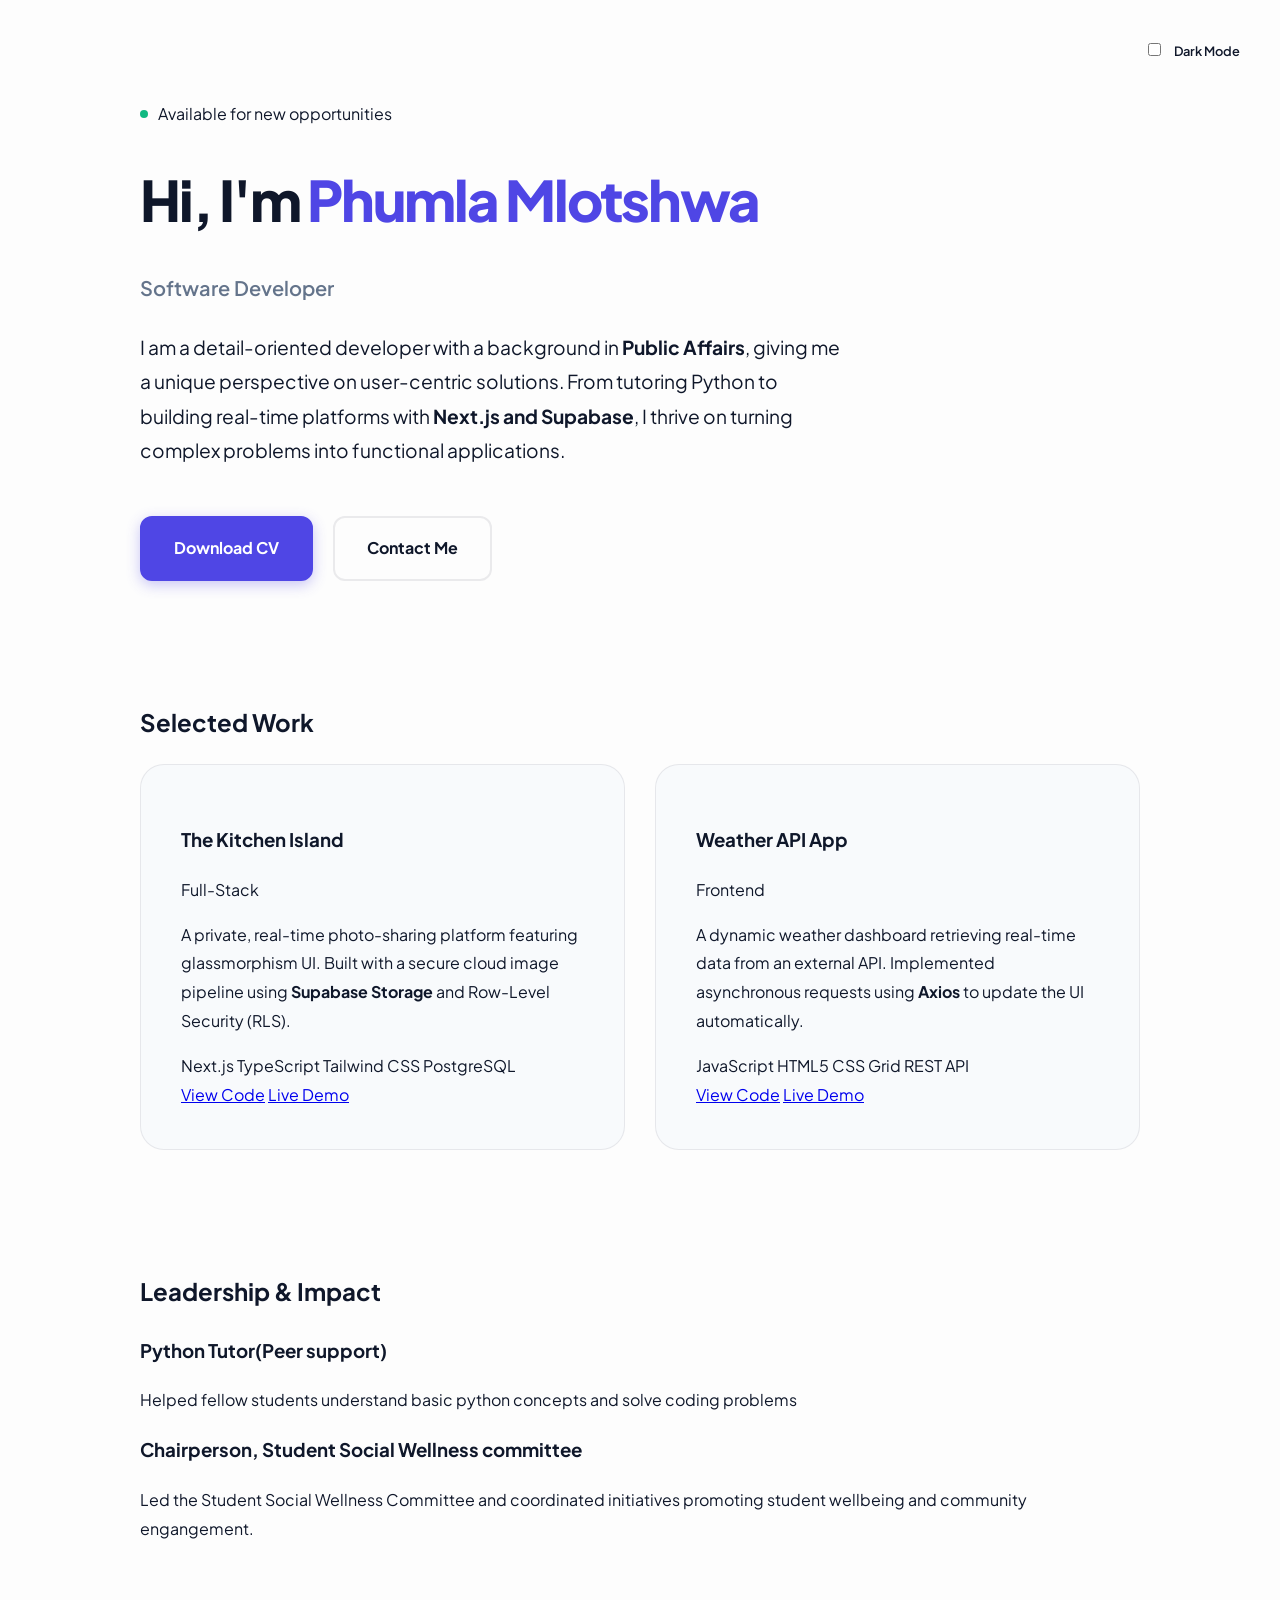
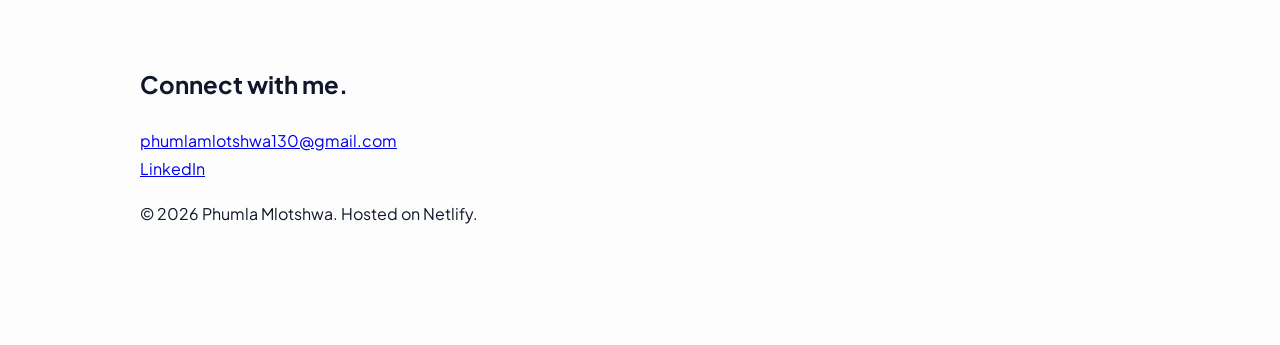
==== index.html @ 7fa00e1d "moved files out of portfolio" ====
<!DOCTYPE html>
<html lang="en">
<head>
  <meta charset="UTF-8">
  <meta name="viewport" content="width=device-width, initial-scale=1.0">
  <title>Phumla Mlotshwa | Software Developer</title>
  <link rel="stylesheet" href="style.css">
</head>
<body data-theme="light">

  <nav class="theme-nav">
    <div class="theme-switch-wrapper">
      <label class="theme-switch" for="checkbox">
        <input type="checkbox" id="checkbox" />
        <div class="slider"></div>
      </label>
      <span id="theme-text">Dark Mode</span>
    </div>
  </nav>

  <main class="container">
    
    <section id="hero">
      <div class="status-container">
        <span class="pulse-icon"></span>
        <span class="status-text">Available for new opportunities</span>
      </div>
      <h1>Hi, I'm <span>Phumla Mlotshwa</span></h1>
      <p class="subtitle">Software Developer</p>
      <p class="bio">
        I am a detail-oriented developer with a background in <strong>Public Affairs</strong>, 
        giving me a unique perspective on user-centric solutions. From tutoring Python 
        to building real-time platforms with <strong>Next.js and Supabase</strong>, 
        I thrive on turning complex problems into functional applications.
      </p>
      <div class="cta-container">
        <a href="resume/Phumla Mlotshwa CV.pdf" class="btn btn-solid" target="_blank">Download CV</a>
        <a href="#contact" class="btn btn-outline">Contact Me</a>
      </div>
    </section>

    <section id="projects">
      <h2 class="section-label">Selected Work</h2>
      <div class="project-grid">
        
        <div class="project-card">
          <div class="project-content">
            <div class="project-header">
              <h3>The Kitchen Island</h3>
              <span class="project-type">Full-Stack</span>
            </div>
            <p>A private, real-time photo-sharing platform featuring glassmorphism UI. Built with a secure cloud image pipeline using <strong>Supabase Storage</strong> and Row-Level Security (RLS).</p>
            
            <div class="tags">
              <span>Next.js</span> <span>TypeScript</span> <span>Tailwind CSS</span> <span>PostgreSQL</span>
            </div>

            <div class="project-links">
              <a href="https://github.com/phumlamlotshwa/kitchen_island" target="_blank" class="btn-link">View Code</a>
              <a href="#" target="_blank" class="btn-link">Live Demo</a>
            </div>
          </div>
        </div>

        <div class="project-card">
          <div class="project-content">
            <div class="project-header">
              <h3>Weather API App</h3>
              <span class="project-type">Frontend</span>
            </div>
            <p>A dynamic weather dashboard retrieving real-time data from an external API. Implemented asynchronous requests using <strong>Axios</strong> to update the UI automatically.</p>
            
            <div class="tags">
              <span>JavaScript</span> <span>HTML5</span> <span>CSS Grid</span> <span>REST API</span>
            </div>

            <div class="project-links">
              <a href="https://github.com/phumlamlotshwa/weather-api" target="_blank" class="btn-link">View Code</a>
              <a href="https://first-project-weatherapi.netlify.app" target="_blank" class="btn-link">Live Demo</a>
            </div>
          </div>
        </div>

      </div>
    </section>

    <section id="experience">
      <h2 class="section-label">Leadership & Impact</h2>
    
          <h3>Python Tutor(Peer support)</h3>
          <p>Helped fellow students understand basic python concepts and solve coding problems</p>
        </div>
          <h3>Chairperson, Student Social Wellness committee</h3>
          <p>Led the Student Social Wellness Committee and coordinated initiatives promoting student wellbeing and community engangement.</p>
        </div>
      </div>
    </section>

    <footer id="contact">
      <div class="footer-content">
        <h2>Connect with me.</h2>
        <div class="contact-links">
          <a href="mailto:phumlamlotshwa130@gmail.com" class="footer-link">phumlamlotshwa130@gmail.com</a>
          <br>
          <a href="https://www.linkedin.com/in/phumla-mlotshwa-5b987023a/" target="_blank" class="footer-link">LinkedIn</a>
        </div>
        <p class="copyright">© 2026 Phumla Mlotshwa. Hosted on Netlify.</p>
      </div>
    </footer>

  </main>

  <script src="index.js"></script>
</body>
</html>
---- style.css ----
@import url('https://fonts.googleapis.com/css2?family=Plus+Jakarta+Sans:wght@300;400;600;800&display=swap');

:root {
  --bg: #fdfdfd; /* Soft Stone */
  --bg-accent: #f8fafc;
  --text-main: #0f172a;
  --text-muted: #64748b;
  --accent: #4f46e5; /* Bold Indigo */
  --border: rgba(15, 23, 42, 0.08);
  --shadow: 0 20px 50px rgba(0, 0, 0, 0.04);
}

[data-theme="dark"] {
  --bg: #0b0f1a;
  --bg-accent: #161b2a;
  --text-main: #f1f5f9;
  --text-muted: #94a3b8;
  --accent: #818cf8;
  --border: rgba(255, 255, 255, 0.08);
}

body {
  background-color: var(--bg);
  color: var(--text-main);
  font-family: 'Plus Jakarta Sans', sans-serif;
  line-height: 1.8;
  margin: 0;
  transition: 0.5s ease;
}

.container {
  max-width: 1000px;
  margin: 0 auto;
  padding: 100px 40px;
}

section { margin-bottom: 120px; }

/* Status Pulse Badge */
.status-container {
  display: flex;
  align-items: center;
  gap: 10px;
  margin-bottom: 20px;
}

.pulse-icon {
  width: 8px;
  height: 8px;
  background-color: #10b981;
  border-radius: 50%;
  box-shadow: 0 0 0 rgba(16, 185, 129, 0.4);
  animation: pulse 2s infinite;
}

@keyframes pulse {
  0% { box-shadow: 0 0 0 0 rgba(16, 185, 129, 0.7); }
  70% { box-shadow: 0 0 0 10px rgba(16, 185, 129, 0); }
  100% { box-shadow: 0 0 0 0 rgba(16, 185, 129, 0); }
}

/* Typography */
h1 { font-size: 3.5rem; font-weight: 800; margin: 0; letter-spacing: -0.04em; }
h1 span { color: var(--accent); }
.subtitle { font-size: 1.25rem; font-weight: 600; color: var(--text-muted); }
.bio { font-size: 1.2rem; max-width: 700px; margin-top: 24px; }

/* Projects */
.project-grid { display: grid; grid-template-columns: repeat(auto-fit, minmax(350px, 1fr)); gap: 30px; }
.project-card { 
  background: var(--bg-accent); 
  padding: 40px; 
  border-radius: 24px; 
  border: 1px solid var(--border);
  transition: 0.4s ease;
}
.project-card:hover { transform: translateY(-10px); border-color: var(--accent); }

/* Button Container Spacing */
.cta-container {
  display: flex;
  gap: 20px;
  margin-top: 48px;
  flex-wrap: wrap; /* Ensures buttons stack on small mobile screens */
}

/* Base Button Styles */
.btn {
  padding: 16px 32px;
  border-radius: 12px;
  font-size: 1rem;
  font-weight: 700;
  text-decoration: none;
  transition: all 0.3s cubic-bezier(0.4, 0, 0.2, 1);
  display: inline-flex;
  align-items: center;
  justify-content: center;
  cursor: pointer;
}

/* Primary Solid Button (Download CV) */
.btn-solid {
  background-color: var(--accent);
  color: white !important; /* Forces white text even in light mode */
  border: 2px solid var(--accent);
  box-shadow: 0 4px 14px 0 rgba(79, 70, 229, 0.3);
}

.btn-solid:hover {
  transform: translateY(-3px);
  background-color: var(--accent-hover);
  box-shadow: 0 6px 20px rgba(79, 70, 229, 0.4);
}

/* Secondary Outline Button (Contact Me) */
.btn-outline {
  background-color: transparent;
  color: var(--text-main);
  border: 2px solid var(--border);
}

.btn-outline:hover {
  transform: translateY(-3px);
  border-color: var(--accent);
  color: var(--accent);
}

/* Active State (When clicked) */
.btn:active {
  transform: translateY(-1px);
}
/* Theme Toggle Nav */
.theme-nav { position: absolute; top: 40px; right: 40px; }
.theme-switch-wrapper { display: flex; align-items: center; gap: 10px; font-weight: 600; font-size: 0.8rem; }
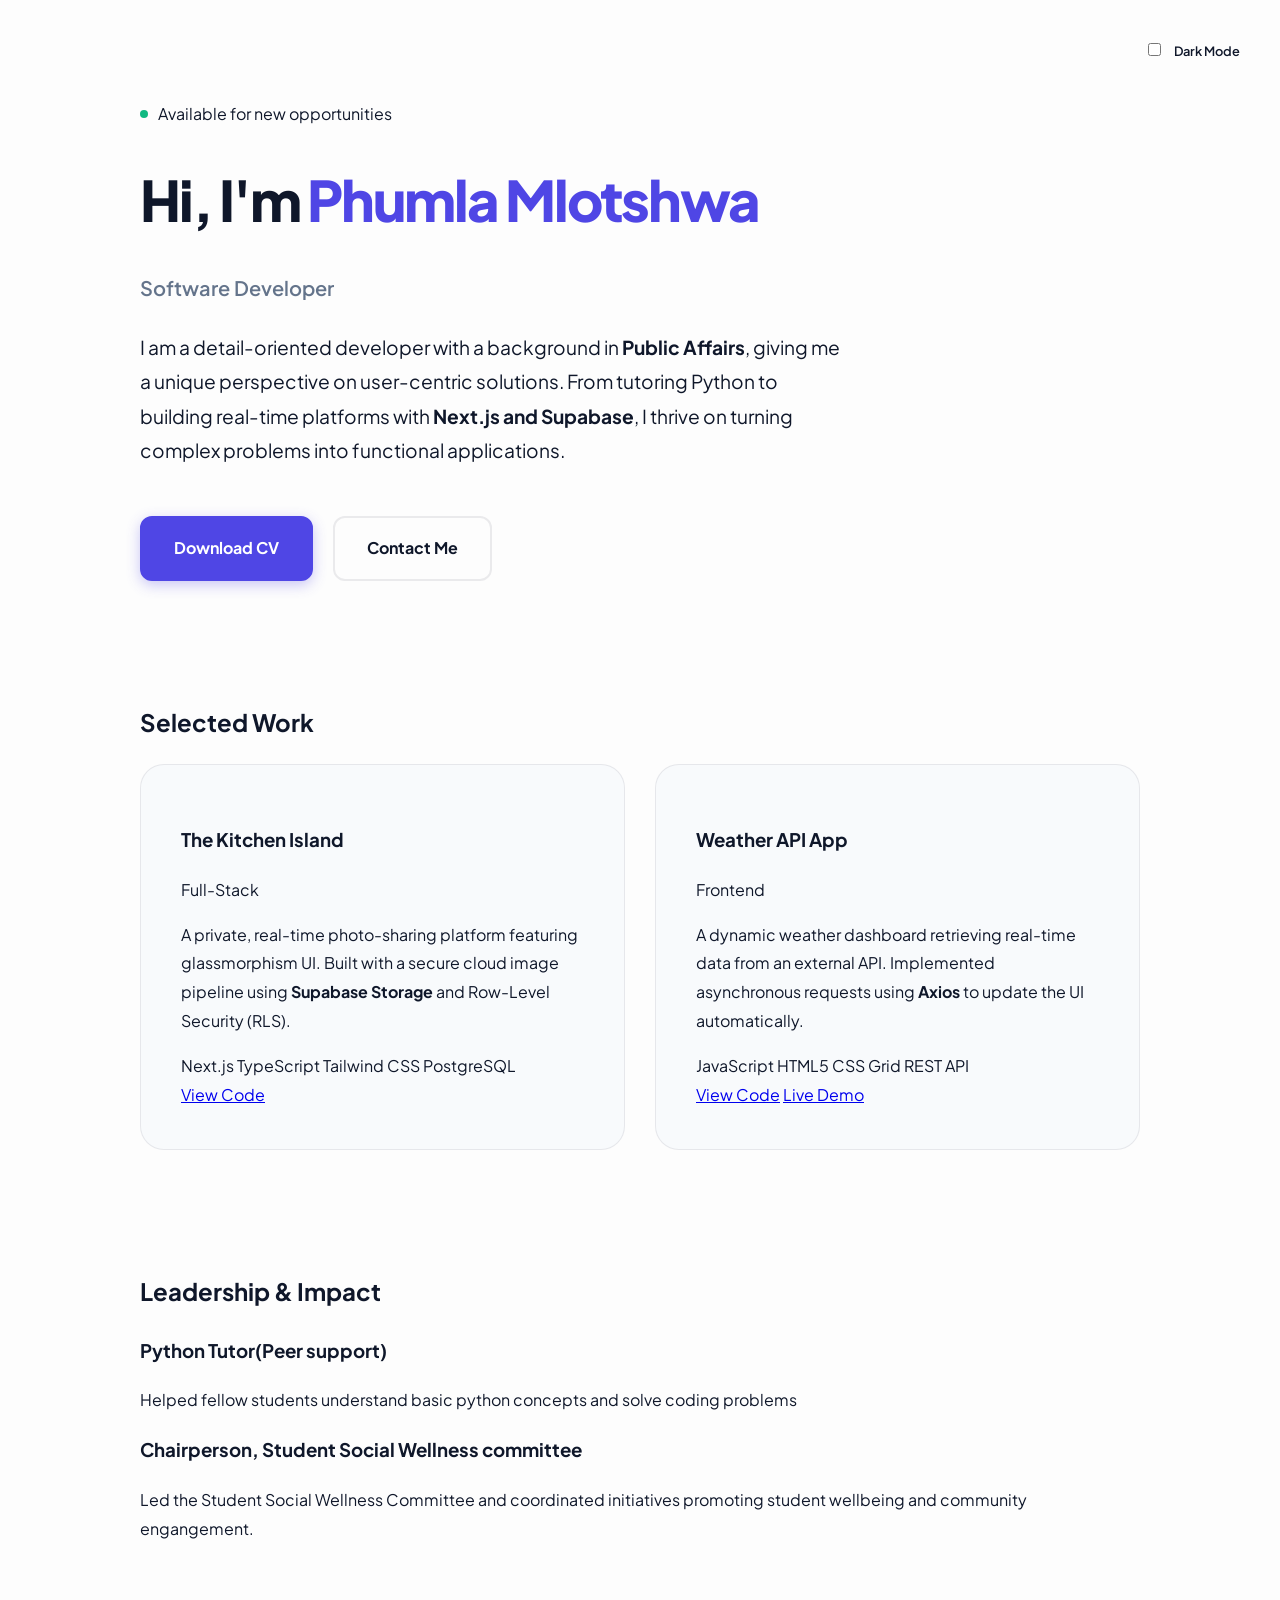
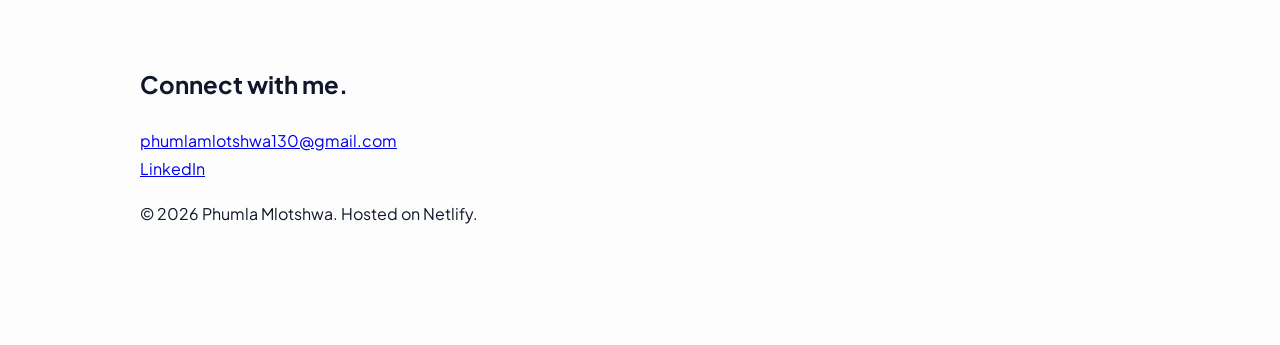
==== commit 94217be6: "removed live demo on kitche island" ====
--- a/index.html
+++ b/index.html
@@ -57,7 +57,6 @@
 
             <div class="project-links">
               <a href="https://github.com/phumlamlotshwa/kitchen_island" target="_blank" class="btn-link">View Code</a>
-              <a href="#" target="_blank" class="btn-link">Live Demo</a>
             </div>
           </div>
         </div>
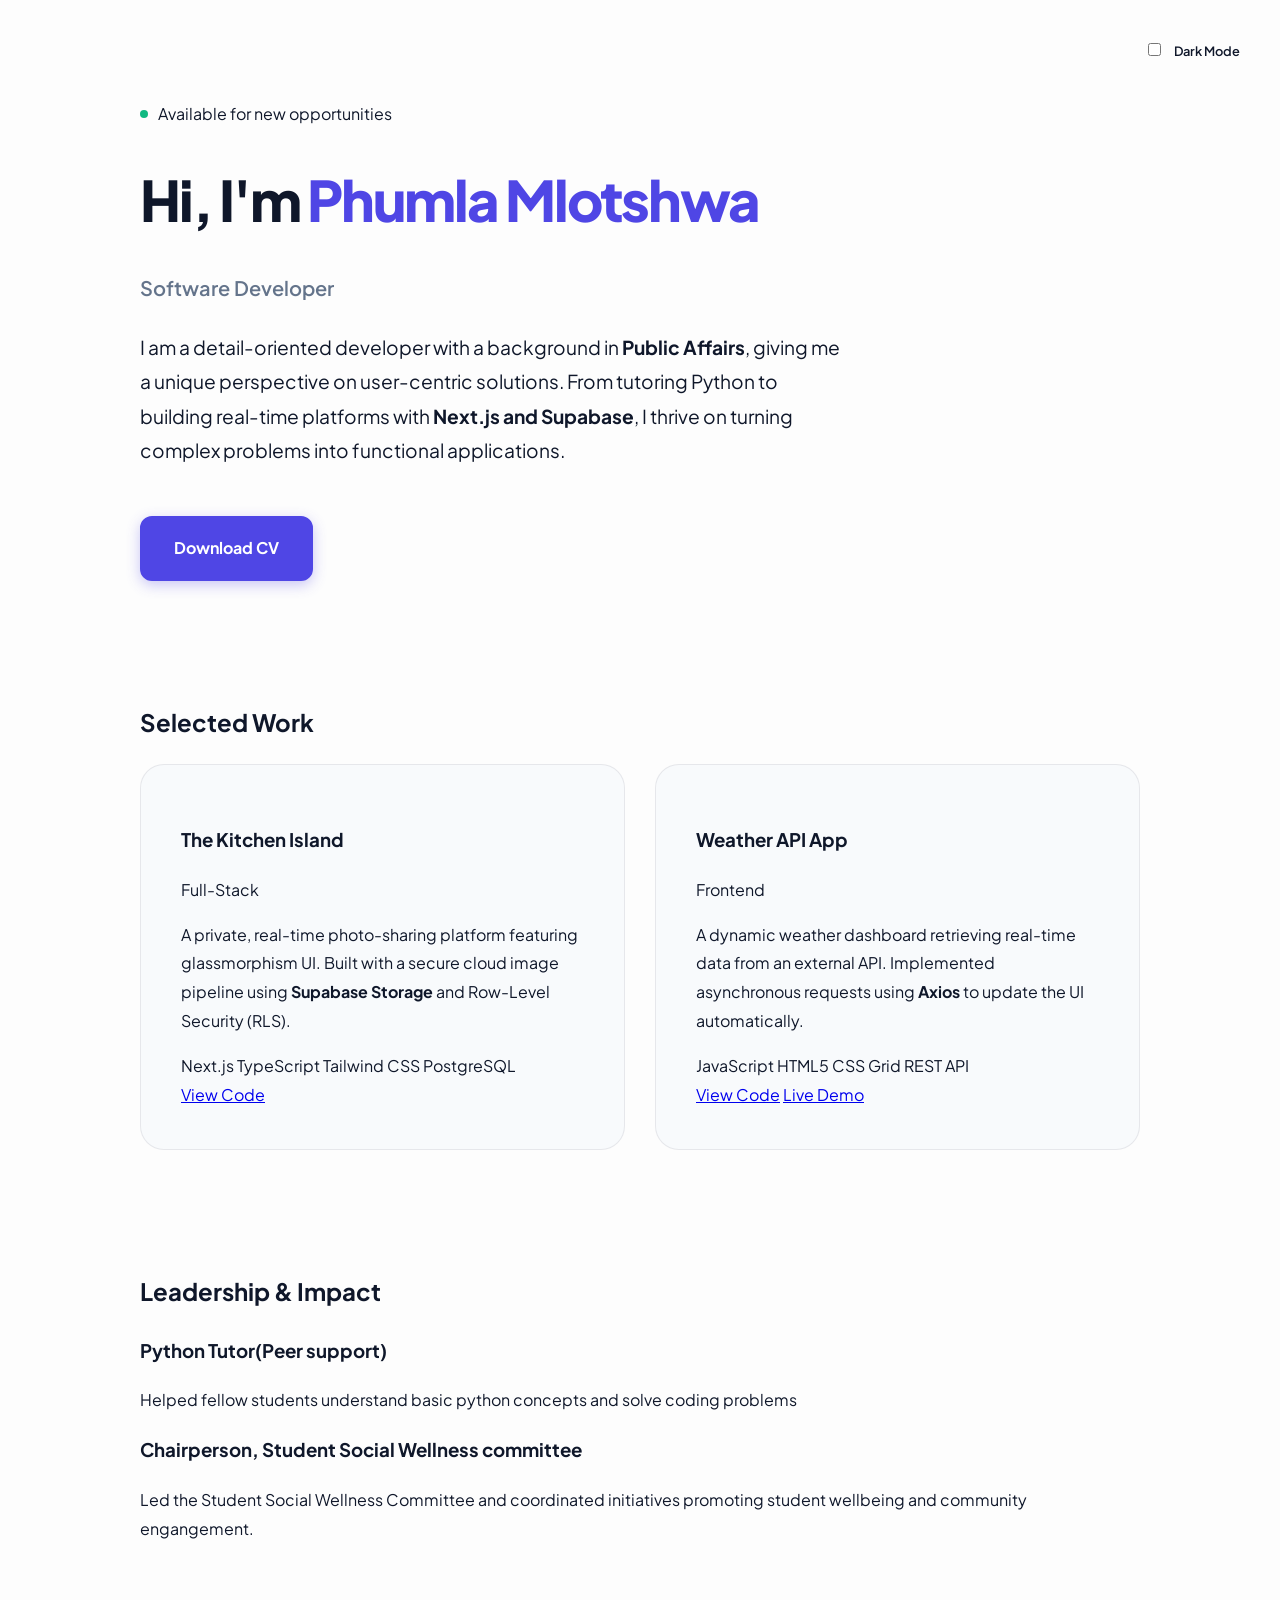
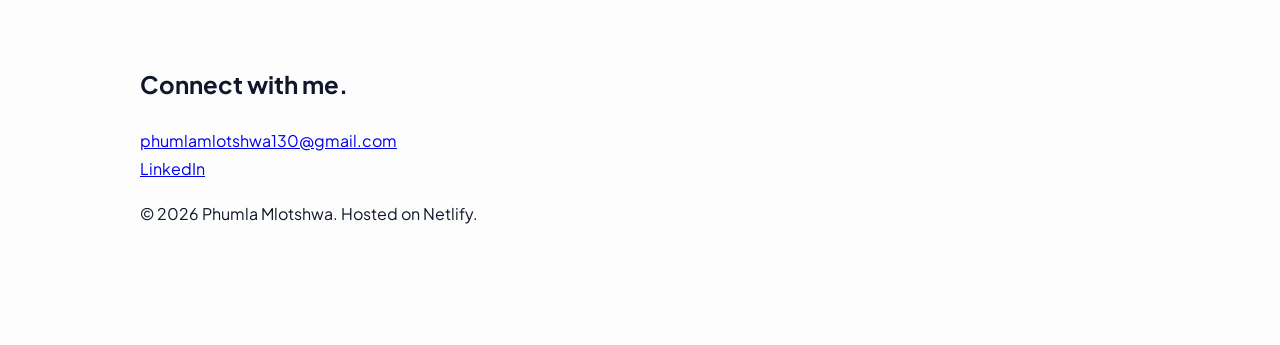
==== commit 1e654f4c: "removed contact me buton" ====
--- a/index.html
+++ b/index.html
@@ -35,7 +35,6 @@
       </p>
       <div class="cta-container">
         <a href="resume/Phumla Mlotshwa CV.pdf" class="btn btn-solid" target="_blank">Download CV</a>
-        <a href="#contact" class="btn btn-outline">Contact Me</a>
       </div>
     </section>
 
